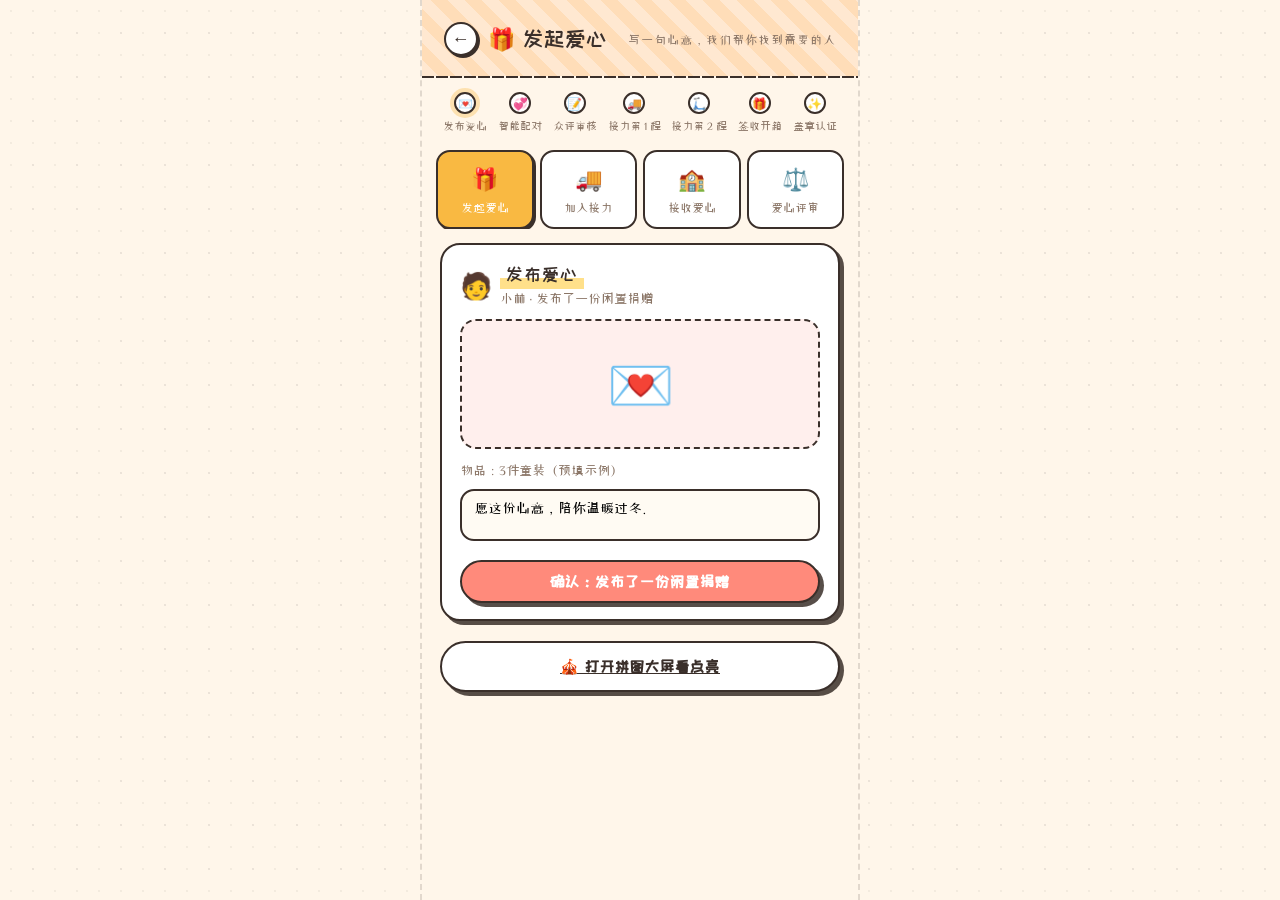
==== action.html @ 027b802d "feat: 爱心链 LoveChain · 手绘温暖版黑客松 Demo 首版 - 手绘温暖 UI (ZCOOL 中文字体 + 米黄纸底 + 4px 偏移黑棕影) - 首页游戏地图 + 任务图钉 + 一" ====
<!DOCTYPE html>
<html lang="zh-CN">
<head>
<meta charset="UTF-8" />
<meta name="viewport" content="width=device-width, initial-scale=1.0" />
<title>角色操作台 · 爱心链</title>
<link rel="stylesheet" href="css/style.css" />
</head>
<body>
  <div class="phone-shell">
    <div class="brand-bar">
      <a class="back-link" href="app.html">←</a>
      <span id="brandTitle">角色操作台</span>
      <span class="sub" id="brandSub">切换身份推进爱心链</span>
    </div>

    <!-- 顶部 7 步全流程条：任何角色都能看到当前流程走到哪 -->
    <div class="stage-strip" id="stageStrip"></div>

    <!-- 角色切换（顶部横向 Tab，方便同一个 Demo 手机切多个身份） -->
    <div class="role-tabs" id="roleTabs"></div>

    <!-- 主操作卡片：根据当前角色 & 当前流程阶段动态渲染 -->
    <div class="card" id="stageCard"></div>

    <div style="padding: 6px 18px 24px; text-align: center;">
      <a class="btn btn-secondary" href="screen.html">🎪 打开拼图大屏看点亮</a>
    </div>
  </div>

  <script src="data.js"></script>
  <script src="js/state.js"></script>
  <script>
    // 从 URL ?role=xxx 取当前身份，默认第一位 donor
    // 只把"能操作的角色"放进 Tab（watcher 只是围观，不进 action）
    const PLAYABLE_ROLES = ROLES.filter((r) => r.id !== 'watcher');
    function getInitialRole() {
      const q = new URLSearchParams(location.search).get('role');
      if (q && PLAYABLE_ROLES.some((r) => r.id === q)) return q;
      return PLAYABLE_ROLES[0].id;
    }
    let activeRoleId = getInitialRole();

    /** 顶部 7 步进度 */
    function renderStageStrip() {
      const stripEl = document.getElementById('stageStrip');
      const done = ChainState.getStages().map((s) => s.id);
      const nextStage = ChainState.getNextStage();
      stripEl.innerHTML = TASK_STAGES.map((s) => {
        const isDone = done.includes(s.id);
        const isCur = nextStage && nextStage.id === s.id;
        return `
          <div class="step ${isDone ? 'done' : ''} ${isCur ? 'current' : ''}" style="--stage-color:${s.color}">
            <span class="dot">${isDone ? '✓' : s.emoji}</span>
            ${s.title}
          </div>
        `;
      }).join('');
    }

    /** 角色 Tab */
    function renderTabs() {
      const tabsEl = document.getElementById('roleTabs');
      tabsEl.innerHTML = '';
      PLAYABLE_ROLES.forEach((role) => {
        const tab = document.createElement('div');
        tab.className = 'role-tab' + (role.id === activeRoleId ? ' active' : '');
        tab.style.setProperty('--stage-color', role.color);
        tab.innerHTML = `
          <span class="avatar">${role.emoji}</span>
          ${role.name}
        `;
        tab.addEventListener('click', () => {
          activeRoleId = role.id;
          history.replaceState(null, '', `?role=${role.id}`);
          render();
        });
        tabsEl.appendChild(tab);
      });
      // 更新品牌栏
      const role = ROLES.find((r) => r.id === activeRoleId);
      document.getElementById('brandTitle').textContent = `${role.emoji} ${role.name}`;
      document.getElementById('brandSub').textContent = role.hint;
    }

    /** 主操作卡片
     *  - 找到该角色"当前可操作的阶段"，动态渲染
     *  - 通过分派表 STAGE_RENDERERS 定义不同阶段的表单内容（不同角色/不同阶段各自不同，但共用同一套确认逻辑：DRY）
     */
    const STAGE_RENDERERS = {
      // 发起人：写寄语
      posted: (stage) => ({
        visual: `<div class="stage-visual" style="--stage-color:${stage.color}22">${stage.emoji}</div>`,
        form: `
          <div class="muted" style="margin-bottom:8px;">物品：3件童装（预填示例）</div>
          <textarea id="in_message" rows="2" placeholder="${stage.prompt}">愿这份心意，陪你温暖过冬。</textarea>
        `,
        collect: () => ({ message: document.getElementById('in_message').value }),
      }),
      // 评审 = 30 人众评（美团评审风格）
      //  · 点"召集众评" → 每 ~90ms 随机来一位评审员打 4~5 星 + 一句短评
      //  · 30 位到齐 & 平均 ≥ 4.0 才允许主按钮提交
      reviewed: (stage) => ({
        visual: `
          <div class="crowd-review" id="crowdReview">
            <div class="crowd-header">
              <span class="h">📣 爱心众评审</span>
              <span class="status" id="crowdStatus">等待召集…</span>
            </div>
            <div class="rating-summary">
              <div style="min-width:64px;">
                <div class="big-num" id="crowdAvg">0.0</div>
                <div class="stars" id="crowdStars">☆☆☆☆☆</div>
                <div class="count"><span id="crowdCount">0</span> / 30 位</div>
              </div>
              <div class="rating-bar-mini"><i id="crowdBar" style="width:0%"></i></div>
            </div>
            <div class="reviewer-grid" id="reviewerGrid"></div>
            <div class="review-feed" id="reviewFeed"></div>
            <button class="btn btn-warm crowd-cta" id="startCrowdBtn">▶️ 一键召集 30 位随机评审员</button>
          </div>
        `,
        form: '',
        collect: () => ({ verdict: `众评通过 · 平均 ${Reviews.average().toFixed(2)} 星` }),
        onMount: mountCrowdReview,
      }),
      // 接力第 1 程：扫码 + 打卡
      leg1: (stage) => ({
        visual: `<div class="scan-line-wrap"><div class="frame">📦</div><div class="scan-line"></div></div>`,
        form: `
          <div class="muted" style="margin-bottom:8px;">${stage.prompt}</div>
          <label class="file-btn" id="fileLabel_leg1">📷 拍摄打卡照（可选）
            <input type="file" id="in_photo" accept="image/*" capture="environment" style="display:none;">
          </label>
          <img id="preview_leg1" class="photo-preview" style="display:none;">
        `,
        collect: () => {
          const prev = document.getElementById('preview_leg1');
          return { photo: prev && prev.style.display === 'block' ? prev.src : null };
        },
        onMount: () => bindPhoto('in_photo', 'preview_leg1', 'fileLabel_leg1'),
      }),
      // 接力第 2 程：中转打卡
      leg2: (stage) => ({
        visual: `<div class="scan-line-wrap"><div class="frame">🛴</div><div class="scan-line"></div></div>`,
        form: `
          <div class="muted" style="margin-bottom:8px;">${stage.prompt}</div>
          <label class="file-btn" id="fileLabel_leg2">📷 中转点打卡（可选）
            <input type="file" id="in_photo2" accept="image/*" capture="environment" style="display:none;">
          </label>
          <img id="preview_leg2" class="photo-preview" style="display:none;">
        `,
        collect: () => {
          const prev = document.getElementById('preview_leg2');
          return { photo: prev && prev.style.display === 'block' ? prev.src : null };
        },
        onMount: () => bindPhoto('in_photo2', 'preview_leg2', 'fileLabel_leg2'),
      }),
      // 接收方：拍开箱 + 感谢
      delivered: (stage) => ({
        visual: `<div class="stage-visual" style="--stage-color:${stage.color}22">${stage.emoji}</div>`,
        form: `
          <label class="file-btn" id="fileLabel_deliver">📷 拍摄开箱照片
            <input type="file" id="in_deliverPhoto" accept="image/*" capture="environment" style="display:none;">
          </label>
          <img id="preview_deliver" class="photo-preview" style="display:none;">
          <textarea id="in_thanks" rows="2" placeholder="${stage.prompt}">谢谢这份跨越城市的温暖！</textarea>
        `,
        collect: () => {
          const prev = document.getElementById('preview_deliver');
          return {
            thanks: document.getElementById('in_thanks').value,
            photo: prev && prev.style.display === 'block' ? prev.src : null,
          };
        },
        onMount: () => bindPhoto('in_deliverPhoto', 'preview_deliver', 'fileLabel_deliver'),
      }),
      // 评审：最终盖章
      certified: (stage) => ({
        visual: `<div class="stage-visual" style="--stage-color:${stage.color}22">✨🏅</div>`,
        form: `<div class="muted" style="margin-bottom:8px;">${stage.prompt}</div>`,
        collect: () => ({ badge: '爱心勋章 · 已颁发' }),
      }),
    };

    function bindPhoto(inputId, previewId, labelId) {
      const input = document.getElementById(inputId);
      const label = document.getElementById(labelId);
      const preview = document.getElementById(previewId);
      if (!input) return;
      input.addEventListener('change', () => {
        const file = input.files[0];
        if (!file) return;
        preview.src = URL.createObjectURL(file);
        preview.style.display = 'block';
        label.style.display = 'none';
      });
    }

    /* ---------- 30 人众评：随机 4~5 星 + 随机短评，逐个"啵"地弹出 ---------- */
    function mountCrowdReview() {
      const grid = document.getElementById('reviewerGrid');
      const feed = document.getElementById('reviewFeed');
      grid.innerHTML = REVIEWER_POOL.map((r, i) =>
        `<div class="reviewer-cell" data-i="${i}">${r.emoji}</div>`
      ).join('');

      // 如果本轮已经攒够 30 条，直接补齐现场
      renderCrowdState();

      const startBtn = document.getElementById('startCrowdBtn');
      startBtn.addEventListener('click', () => {
        if (Reviews.all().length >= 30) return;
        startBtn.disabled = true;
        startBtn.textContent = '召集中…评审员正在赶来 ✨';
        document.getElementById('crowdStatus').textContent = '评审员陆续到场…';
        runCrowdReviewAnimation();
      });
    }

    function runCrowdReviewAnimation() {
      const shuffled = [...REVIEWER_POOL].sort(() => Math.random() - 0.5);
      let idx = Reviews.all().length;
      const tick = () => {
        if (idx >= 30) {
          document.getElementById('crowdStatus').textContent = '众评完成 ✨';
          document.getElementById('crowdStatus').classList.add('pass');
          const btn = document.getElementById('startCrowdBtn');
          btn.textContent = '✓ 已通过众评审 · 请点下方"确认"';
          refreshSubmitEnabled();
          return;
        }
        const reviewer = shuffled[idx];
        const stars = Math.random() < 0.7 ? 5 : 4;   // 70% 五星，30% 四星 → 保证过 4.0
        const comment = REVIEW_COMMENT_TEMPLATES[Math.floor(Math.random() * REVIEW_COMMENT_TEMPLATES.length)];
        Reviews.push({ reviewerId: reviewer.id, stars, comment, ts: Date.now() });
        renderCrowdState();
        idx++;
        setTimeout(tick, 90);
      };
      tick();
    }

    function renderCrowdState() {
      const list = Reviews.all();
      const grid = document.getElementById('reviewerGrid');
      if (!grid) return;
      const avg = list.length ? (list.reduce((s, r) => s + r.stars, 0) / list.length) : 0;
      document.getElementById('crowdCount').textContent = list.length;
      document.getElementById('crowdAvg').textContent = avg.toFixed(1);
      const full = Math.round(avg);
      document.getElementById('crowdStars').textContent = '★★★★★'.slice(0, full) + '☆☆☆☆☆'.slice(0, 5 - full);
      document.getElementById('crowdBar').style.width = (list.length / 30 * 100) + '%';
      // 逐个点亮小头像
      const cells = grid.querySelectorAll('.reviewer-cell');
      list.forEach((r, i) => {
        const cell = cells[i];
        if (!cell || cell.classList.contains('pop')) return;
        cell.classList.add('pop');
        cell.style.setProperty('--cell-color', r.stars === 5 ? '#fff2c4' : '#e0f4ff');
        cell.innerHTML = `${REVIEWER_POOL.find((x) => x.id === r.reviewerId)?.emoji || '❤️'}<span class="star-badge">${r.stars}★</span>`;
      });
      // feed: 只保留最新 5 条
      const feed = document.getElementById('reviewFeed');
      feed.innerHTML = list.slice(-5).reverse().map((r) => {
        const who = REVIEWER_POOL.find((x) => x.id === r.reviewerId);
        return `<div class="item">
          <span class="who">${who ? who.emoji + who.name : '匿名'}</span>
          <span class="msg">${r.comment}</span>
          <span class="star">${'★'.repeat(r.stars)}</span>
        </div>`;
      }).join('');
      refreshSubmitEnabled();
    }

    /** 众评未通过时，禁用主按钮；通过后启用 */
    function refreshSubmitEnabled() {
      const btn = document.getElementById('submitBtn');
      if (!btn) return;
      const stage = ChainState.getActionableStageForRole(activeRoleId);
      if (stage && stage.id === 'reviewed') {
        const passed = Reviews.passed();
        btn.disabled = !passed;
        btn.textContent = passed ? '确认：通过众评审核' : '需 30 位评审员且平均 ≥ 4.0 才可确认';
      }
    }

    function renderStageCard() {
      const card = document.getElementById('stageCard');
      const role = ROLES.find((r) => r.id === activeRoleId);
      const stage = ChainState.getActionableStageForRole(activeRoleId);
      const nextStage = ChainState.getNextStage();

      // 情况一：整条链已完成
      if (!nextStage) {
        card.innerHTML = `
          <div style="text-align:center;padding:8px 0;">
            <div style="font-size:44px;">🏅</div>
            <div class="h-doodle" style="font-size:22px;">爱心链已完整点亮</div>
            <p class="muted" style="margin-top:10px;">全流程 7 步都留下了大家的印记。</p>
            <a class="btn btn-warm" href="story.html" style="margin-top:10px;">🎬 查看暖心故事 &amp; 海报</a>
          </div>
        `;
        return;
      }

      // 情况二：本角色没轮到 → 提示"下一步在谁那里"
      if (!stage) {
        const nextOwner = ROLES.find((r) => r.id === nextStage.ownerRole)
                       || { name: '系统', emoji: '🤖', color: '#ccc' };
        card.innerHTML = `
          <div style="text-align:center;padding:12px 0;">
            <div style="font-size:44px;">${role.sticker}</div>
            <div class="h-doodle">你的部分已经完成啦</div>
            <p class="muted" style="margin-top:10px;">
              下一步在 <b>${nextOwner.emoji} ${nextOwner.name}</b> 手里：<br/>
              「${nextStage.title} — ${nextStage.verb}」
            </p>
            ${nextStage.ownerRole === 'system'
              ? `<button class="btn btn-warm" id="autoRun">▶️ 触发智能配对</button>`
              : `<div class="muted">切换到对应身份 Tab 即可继续。</div>`}
          </div>
        `;
        if (nextStage.ownerRole === 'system') {
          document.getElementById('autoRun').addEventListener('click', () => {
            ChainState.advance('matched', { matched: '小林 ↔ 希望小学' });
          });
        }
        return;
      }

      // 情况三：本角色有事情做 → 渲染阶段表单
      const renderer = STAGE_RENDERERS[stage.id];
      const { visual, form, collect, onMount } = renderer(stage);
      card.innerHTML = `
        <div style="display:flex;align-items:center;gap:8px;margin-bottom:10px;">
          <span style="font-size:26px;">${stage.avatar}</span>
          <div>
            <div class="h-doodle">${stage.title}</div>
            <div class="muted">${stage.actor} · ${stage.verb}</div>
          </div>
        </div>
        ${visual}
        ${form}
        <button class="btn btn-primary" id="submitBtn" style="background:${stage.color};">
          确认：${stage.verb}
        </button>
      `;
      if (onMount) onMount();
      refreshSubmitEnabled();
      document.getElementById('submitBtn').addEventListener('click', () => {
        // 众评阶段没通过就拒绝
        if (stage.id === 'reviewed' && !Reviews.passed()) return;
        const payload = collect ? collect() : {};
        ChainState.advance(stage.id, payload);
        if (stage.id === 'posted' && !ChainState.isDone('matched')) {
          setTimeout(() => ChainState.advance('matched', { matched: '小林 ↔ 希望小学' }), 500);
        }
      });
    }

    function render() {
      renderTabs();
      renderStageStrip();
      renderStageCard();
    }

    ChainState.onChange(render);
    Reviews.onChange(() => renderCrowdState());
    render();
  </script>
</body>
</html>
---- css/style.css ----
/* 爱心链 Demo · 手绘温暖风格 (DRY: 全站共用变量/组件) */

/* -------- 手绘字体（可离线兜底：sans-serif） -------- */
@import url('https://fonts.googleapis.com/css2?family=ZCOOL+KuaiLe&family=ZCOOL+XiaoWei&display=swap');

:root {
  /* 温暖手绘调色板 */
  --paper:       #fff6ea;   /* 页面米黄底 */
  --paper-2:     #ffeed8;   /* 卡片浅色 */
  --ink:         #3a2f2a;   /* 主文字（深棕） */
  --ink-muted:   #8a7566;   /* 次要文字 */
  --line:        #3a2f2a;   /* 描边黑棕 */
  --accent-1:    #ff8a7b;   /* 珊瑚粉 */
  --accent-2:    #f9b942;   /* 橙黄 */
  --accent-3:    #4fc3f7;   /* 天蓝 */
  --accent-4:    #f06292;   /* 玫粉 */
  --accent-5:    #8fd19e;   /* 抹茶绿 */
  --shadow-doodle: 4px 4px 0 rgba(58, 47, 42, 0.85); /* 手绘阴影 */
  --shadow-soft:   0 6px 18px rgba(58, 47, 42, 0.10);
  --radius:      20px;
}

* { box-sizing: border-box; -webkit-tap-highlight-color: transparent; }

html, body { height: 100%; }

body {
  margin: 0;
  font-family: 'ZCOOL XiaoWei', 'PingFang SC', 'Microsoft YaHei', sans-serif;
  color: var(--ink);
  background: var(--paper);
  /* 米黄底纸纹：淡色小圆点 */
  background-image:
    radial-gradient(rgba(58,47,42,0.06) 1px, transparent 1px),
    radial-gradient(rgba(58,47,42,0.04) 1px, transparent 1px);
  background-size: 22px 22px, 44px 44px;
  background-position: 0 0, 11px 11px;
  line-height: 1.55;
}

/* -------- 手机壳 -------- */
.phone-shell {
  max-width: 440px;
  margin: 0 auto;
  min-height: 100vh;
  position: relative;
  background: var(--paper);
  border-left: 2px dashed rgba(58,47,42,0.15);
  border-right: 2px dashed rgba(58,47,42,0.15);
}

/* -------- 顶部品牌栏（手绘胶带风）-------- */
.brand-bar {
  position: relative;
  padding: 22px 22px 20px;
  background:
    repeating-linear-gradient(45deg, #ffe8d1 0 12px, #ffddb8 12px 24px);
  color: var(--ink);
  border-bottom: 2.5px solid var(--line);
  font-family: 'ZCOOL KuaiLe', sans-serif;
  font-size: 22px;
  letter-spacing: 1px;
  display: flex;
  align-items: center;
  gap: 10px;
}
.brand-bar .sub {
  margin-left: auto;
  font-size: 12px;
  font-family: 'ZCOOL XiaoWei', sans-serif;
  color: var(--ink-muted);
}
.brand-bar .back-link {
  display: inline-flex;
  align-items: center;
  justify-content: center;
  width: 34px; height: 34px;
  color: var(--ink);
  text-decoration: none;
  border: 2px solid var(--line);
  border-radius: 50%;
  background: #fff;
  box-shadow: 2px 2px 0 var(--line);
  font-size: 18px;
}
.brand-bar::after {
  content: '';
  position: absolute; left: 0; right: 0; bottom: -8px;
  height: 8px;
  background:
    radial-gradient(circle at 6px 0, transparent 6px, var(--paper) 6.5px) 0 0 / 14px 8px repeat-x;
}

/* -------- 通用手绘卡片 -------- */
.card {
  background: #fff;
  border: 2.5px solid var(--line);
  border-radius: var(--radius);
  box-shadow: var(--shadow-doodle);
  padding: 16px 18px;
  margin: 14px 18px;
  position: relative;
}
.card.tilt-l { transform: rotate(-1deg); }
.card.tilt-r { transform: rotate(1deg); }

/* 手绘小标题 */
.h-doodle {
  font-family: 'ZCOOL KuaiLe', sans-serif;
  font-size: 18px;
  letter-spacing: 1px;
  display: inline-block;
  padding: 0 6px;
  background: linear-gradient(180deg, transparent 60%, #ffe08a 60%);
}

.muted { color: var(--ink-muted); font-size: 13px; }

/* -------- 按钮：主/次 手绘按钮 -------- */
.btn {
  display: inline-flex;
  align-items: center;
  justify-content: center;
  gap: 6px;
  padding: 12px 22px;
  font-size: 15px;
  font-weight: 700;
  font-family: 'ZCOOL KuaiLe', sans-serif;
  letter-spacing: 1px;
  border: 2.5px solid var(--line);
  border-radius: 999px;
  cursor: pointer;
  transition: transform 0.12s ease, box-shadow 0.12s ease;
  width: 100%;
  background: #fff;
  color: var(--ink);
  box-shadow: var(--shadow-doodle);
}
.btn:active { transform: translate(2px, 2px); box-shadow: 1px 1px 0 var(--line); }
.btn:disabled { opacity: 0.5; cursor: not-allowed; transform: none; box-shadow: 2px 2px 0 var(--line); }
.btn-primary  { background: var(--accent-1); color: #fff; }
.btn-warm     { background: var(--accent-2); color: #fff; }
.btn-secondary{ background: #fff; }

/* -------- 首页身份卡（entry / role picker） -------- */
.entry-hero {
  padding: 24px 22px 8px;
  text-align: center;
}
.entry-hero h1 {
  font-family: 'ZCOOL KuaiLe', sans-serif;
  font-size: 30px;
  margin: 6px 0;
  letter-spacing: 2px;
}
.entry-hero .lead {
  color: var(--ink-muted);
  font-size: 14px;
  margin: 4px 0 12px;
}
.entry-hero .flow-mini {
  display: inline-flex;
  align-items: center;
  gap: 4px;
  font-size: 20px;
  background: #fff;
  border: 2px solid var(--line);
  border-radius: 999px;
  padding: 6px 14px;
  box-shadow: 2px 2px 0 var(--line);
}

.role-picker {
  display: grid;
  grid-template-columns: 1fr 1fr;
  gap: 12px;
  padding: 14px 18px 24px;
}
.role-card {
  position: relative;
  border: 2.5px solid var(--line);
  border-radius: var(--radius);
  padding: 16px 12px 14px;
  background: #fff;
  box-shadow: var(--shadow-doodle);
  cursor: pointer;
  text-decoration: none;
  color: inherit;
  transition: transform 0.15s ease, box-shadow 0.15s ease;
  overflow: hidden;
}
.role-card:active { transform: translate(2px, 2px); box-shadow: 1px 1px 0 var(--line); }
.role-card .avatar-blob {
  width: 62px; height: 62px;
  border-radius: 50% 55% 60% 45%;   /* 手绘不规则圆 */
  display: flex; align-items: center; justify-content: center;
  font-size: 30px;
  border: 2px solid var(--line);
  background: var(--role-color, #ffd6b0);
  transform: rotate(-3deg);
  margin-bottom: 8px;
}
.role-card .name {
  font-family: 'ZCOOL KuaiLe', sans-serif;
  font-size: 17px;
  letter-spacing: 1px;
}
.role-card .tag { color: var(--ink-muted); font-size: 12px; margin-top: 2px; }
.role-card .sticker {
  position: absolute;
  top: 6px; right: 8px;
  font-size: 20px;
  transform: rotate(12deg);
  opacity: 0.9;
}
.role-card.wide {
  grid-column: 1 / -1;
  display: flex;
  align-items: center;
  gap: 14px;
  padding: 14px 16px;
}
.role-card.wide .avatar-blob { margin-bottom: 0; flex-shrink: 0; }
.role-card.wide .name { font-size: 18px; }

/* -------- 全局进度时间线（顶部展示当前流程走到哪一步） -------- */
.stage-strip {
  display: flex;
  gap: 4px;
  padding: 10px 18px 4px;
  overflow-x: auto;
}
.stage-strip::-webkit-scrollbar { display: none; }
.stage-strip .step {
  flex: 1 0 auto;
  min-width: 42px;
  text-align: center;
  font-size: 11px;
  color: var(--ink-muted);
  padding: 4px 0;
}
.stage-strip .step .dot {
  display: block;
  margin: 0 auto 3px;
  width: 22px; height: 22px;
  border-radius: 50%;
  border: 2px solid var(--line);
  background: #fff;
  line-height: 18px;
  font-size: 12px;
}
.stage-strip .step.done .dot { background: var(--stage-color, var(--accent-2)); color: #fff; }
.stage-strip .step.current .dot {
  background: #fff;
  box-shadow: 0 0 0 4px rgba(249, 185, 66, 0.35);
}

/* -------- action.html 角色 Tab -------- */
.role-tabs {
  display: flex;
  gap: 6px;
  padding: 8px 14px 0;
  overflow-x: auto;
}
.role-tabs::-webkit-scrollbar { display: none; }
.role-tab {
  flex: 1 0 auto;
  min-width: 76px;
  text-align: center;
  padding: 10px 6px;
  border-radius: 14px;
  background: #fff;
  border: 2px solid var(--line);
  cursor: pointer;
  font-size: 12px;
  color: var(--ink-muted);
  transition: background 0.15s ease;
}
.role-tab .avatar { font-size: 22px; display: block; margin-bottom: 2px; }
.role-tab.active {
  background: var(--accent-2);
  color: #fff;
  box-shadow: 2px 2px 0 var(--line);
}

.step-done-badge {
  display: inline-flex;
  align-items: center;
  gap: 4px;
  color: #2e7d32;
  background: #e6f5e2;
  border: 2px solid #7bc47f;
  padding: 4px 10px;
  border-radius: 999px;
  font-size: 12px;
  font-weight: 700;
}

.stage-visual {
  height: 130px;
  border-radius: 16px;
  border: 2px dashed var(--line);
  margin-bottom: 12px;
  display: flex;
  align-items: center;
  justify-content: center;
  font-size: 54px;
  background: var(--stage-color, #ffe4c9);
  position: relative;
  overflow: hidden;
}

/* 快递箱扫描线（carrier 舞台专用） */
.scan-line-wrap {
  position: relative;
  height: 130px;
  border-radius: 16px;
  overflow: hidden;
  background: #142033;
  border: 2px solid var(--line);
  margin-bottom: 12px;
  display: flex;
  align-items: center;
  justify-content: center;
}
.scan-line-wrap .frame { font-size: 46px; color: #fff; opacity: 0.75; }
.scan-line {
  position: absolute; left: 0; right: 0; height: 3px;
  background: var(--accent-3);
  box-shadow: 0 0 12px var(--accent-3);
  animation: scan 1.1s linear infinite;
}
@keyframes scan { 0% { top: 0; } 100% { top: 126px; } }

/* 拍照 & 表单 */
.photo-preview {
  width: 100%; height: 160px; object-fit: cover;
  border-radius: 14px; margin-bottom: 10px; border: 2px solid var(--line);
}
textarea, input[type="text"] {
  width: 100%;
  border: 2px solid var(--line);
  border-radius: 14px;
  padding: 10px 12px;
  font-size: 14px;
  margin-bottom: 12px;
  font-family: inherit;
  resize: none;
  background: #fffbf3;
}
.file-btn {
  display: block;
  text-align: center;
  border: 2px dashed var(--line);
  border-radius: 14px;
  padding: 22px;
  color: var(--ink-muted);
  margin-bottom: 12px;
  cursor: pointer;
  background: #fffbf3;
}

/* -------- 地图 -------- */
.legend {
  display: flex;
  gap: 8px;
  overflow-x: auto;
  padding: 10px 16px;
  background: #fff;
  border-bottom: 2px dashed rgba(58,47,42,0.2);
}
.legend::-webkit-scrollbar { display: none; }
.legend .item {
  display: flex; align-items: center; gap: 4px;
  font-size: 12px; white-space: nowrap;
  padding: 4px 10px; border-radius: 999px;
  background: #fff;
  border: 2px solid var(--line);
  color: var(--ink);
}
.legend .item .dot { width: 8px; height: 8px; border-radius: 50%; display: inline-block; }

.pin-icon {
  width: 38px; height: 38px;
  border-radius: 50% 50% 50% 0;
  transform: rotate(-45deg);
  display: flex; align-items: center; justify-content: center;
  box-shadow: 0 4px 10px rgba(0,0,0,0.25);
  border: 2.5px solid var(--line);
}
.pin-icon span { transform: rotate(45deg); font-size: 18px; }
.pin-icon.pulse::after {
  content: '';
  position: absolute; inset: -6px;
  border-radius: inherit;
  border: 2px solid var(--accent-1);
  animation: pulse 1.4s ease-out infinite;
}
@keyframes pulse {
  0% { transform: scale(0.9); opacity: 1; }
  100% { transform: scale(1.6); opacity: 0; }
}

.task-popup { font-size: 13px; min-width: 180px; font-family: inherit; }
.task-popup .tag {
  display: inline-block;
  padding: 2px 10px;
  border-radius: 999px;
  color: #fff;
  font-size: 11px;
  margin-bottom: 6px;
  border: 1.5px solid var(--line);
}
.task-popup .title { font-weight: 700; margin-bottom: 4px; }
.task-popup .desc { color: var(--ink-muted); font-size: 12px; margin-bottom: 6px; }
.task-popup .btn { padding: 6px 12px; font-size: 12px; margin-top: 6px; box-shadow: 2px 2px 0 var(--line); }
.task-popup .lifecycle-mini {
  display: flex; gap: 3px; margin: 6px 0;
}
.task-popup .lifecycle-mini span {
  width: 14px; height: 14px; border-radius: 50%;
  border: 1.5px solid var(--line);
  background: #fff;
  font-size: 9px;
  text-align: center;
  line-height: 11px;
}
.task-popup .lifecycle-mini span.done { background: var(--accent-2); }

/* -------- 拼图大屏 screen.html -------- */
.screen-wrap {
  min-height: 100vh;
  background:
    radial-gradient(circle at 30% 20%, #fff2d0 0 30%, transparent 60%),
    radial-gradient(circle at 80% 70%, #ffd6c4 0 30%, transparent 60%),
    var(--paper);
  color: var(--ink);
  display: flex;
  flex-direction: column;
  align-items: center;
  justify-content: center;
  gap: 22px;
  text-align: center;
  padding: 28px 16px;
}
.screen-title {
  font-family: 'ZCOOL KuaiLe', sans-serif;
  font-size: 30px;
  letter-spacing: 3px;
}
.screen-sub { color: var(--ink-muted); font-size: 14px; margin-top: -12px; }
.screen-status {
  font-size: 15px; color: var(--ink);
  min-height: 22px;
  background: #fff;
  border: 2px solid var(--line);
  border-radius: 999px;
  padding: 6px 18px;
  box-shadow: 2px 2px 0 var(--line);
}

.puzzle-grid {
  display: grid;
  grid-template-columns: repeat(3, 108px);
  grid-template-rows: repeat(3, 108px);
  gap: 8px;
}
.puzzle-cell {
  background: #fff;
  border: 2.5px solid var(--line);
  border-radius: 16px;
  display: flex;
  align-items: center;
  justify-content: center;
  font-size: 34px;
  color: rgba(58,47,42,0.35);
  transition: all 0.5s cubic-bezier(0.34, 1.56, 0.64, 1);
  position: relative;
  box-shadow: 3px 3px 0 var(--line);
}
.puzzle-cell.lit {
  background: var(--cell-color, #ffd54f);
  color: #fff;
  transform: scale(1.05) rotate(-2deg);
}
.puzzle-cell.center {
  font-size: 38px;
  background: repeating-linear-gradient(45deg, #ffe8d1 0 8px, #ffd6b0 8px 16px);
  color: var(--accent-4);
}
.puzzle-cell .step-label {
  position: absolute;
  bottom: 4px; left: 0; right: 0;
  font-size: 10px;
  color: var(--ink);
  opacity: 0.8;
  font-family: 'ZCOOL KuaiLe', sans-serif;
}

.qr-reveal {
  display: none;
  flex-direction: column;
  align-items: center;
  gap: 14px;
}
.qr-reveal.show { display: flex; animation: fadeUp 0.6s ease; }
.qr-reveal img, .qr-reveal canvas {
  background: #fff;
  padding: 12px;
  border-radius: 12px;
  border: 3px solid var(--line);
  box-shadow: 4px 4px 0 var(--line);
}

@keyframes fadeUp {
  from { opacity: 0; transform: translateY(16px); }
  to { opacity: 1; transform: translateY(0); }
}

/* -------- 故事页 story.html -------- */
.story-scene {
  position: relative;
  width: 100%;
  height: 100vh;
  overflow: hidden;
  background: var(--paper);
}
.story-slide {
  position: absolute; inset: 0;
  display: flex;
  flex-direction: column;
  justify-content: flex-end;
  opacity: 0;
  transition: opacity 0.7s ease;
  background-size: cover;
  background-position: center;
}
.story-slide.active {
  opacity: 1;
  animation: kenburns 6s ease forwards;
}
@keyframes kenburns {
  from { transform: scale(1.08); }
  to { transform: scale(1); }
}
.story-caption {
  color: #fff;
  padding: 30px 22px 44px;
  background: linear-gradient(to top, rgba(0,0,0,0.72), transparent);
  font-size: 16px;
  line-height: 1.6;
  font-family: 'ZCOOL XiaoWei', sans-serif;
}
.story-caption b {
  color: var(--accent-2);
  font-family: 'ZCOOL KuaiLe', sans-serif;
  font-weight: normal;
  letter-spacing: 1px;
}
.story-progress {
  position: absolute;
  top: 12px; left: 12px; right: 12px;
  display: flex; gap: 4px; z-index: 5;
}
.story-progress span {
  flex: 1; height: 3px;
  background: rgba(255,255,255,0.35);
  border-radius: 2px; overflow: hidden;
}
.story-progress span i { display: block; height: 100%; width: 0; background: #fff; }
.story-progress span.done i { width: 100%; }
.story-progress span.active i { width: 100%; transition: width 6s linear; }

/* 分享面板 & 海报 */
.share-panel {
  position: absolute; inset: 0;
  background: var(--paper);
  display: none;
  flex-direction: column;
  align-items: center;
  padding: 24px 20px;
  overflow-y: auto;
}
.share-panel.show { display: flex; }
.share-panel h3 {
  font-family: 'ZCOOL KuaiLe', sans-serif;
  letter-spacing: 2px;
  margin: 40px 0 12px;
}
.poster {
  width: 300px;
  border-radius: 22px;
  background: #fffdf5;
  border: 3px solid var(--line);
  box-shadow: var(--shadow-doodle);
  padding: 20px 18px 22px;
  text-align: center;
  position: relative;
  transform: rotate(-1deg);
}
.poster::before {
  content: '';
  position: absolute; top: -14px; left: 30px;
  width: 60px; height: 22px;
  background: rgba(255,220,150,0.75);
  transform: rotate(-6deg);
  border-radius: 2px;
}
.poster .header-ribbon {
  font-family: 'ZCOOL KuaiLe', sans-serif;
  color: var(--accent-4);
  letter-spacing: 2px;
  font-size: 14px;
}
.poster .avatars {
  display: flex; justify-content: center; align-items: center; gap: 6px;
  margin: 12px 0 6px; font-size: 24px;
  color: var(--ink-muted);
}
.poster .avatars .arr { font-size: 16px; opacity: 0.7; }
.poster .title {
  font-family: 'ZCOOL KuaiLe', sans-serif;
  font-size: 20px;
  margin: 6px 0 4px;
}
.poster .subtitle { font-size: 12px; color: var(--ink-muted); margin-bottom: 6px; }
.poster .qr-box {
  margin: 12px auto 6px;
  width: 160px; padding: 8px;
  background: #fff;
  border: 2.5px solid var(--line);
  border-radius: 14px;
}
.poster .stamp {
  position: absolute; right: 10px; bottom: 10px;
  width: 60px; height: 60px;
  border: 3px solid var(--accent-4);
  color: var(--accent-4);
  border-radius: 50%;
  display: flex; align-items: center; justify-content: center;
  font-family: 'ZCOOL KuaiLe', sans-serif;
  font-size: 14px;
  transform: rotate(-14deg);
  opacity: 0.9;
}
.share-hint {
  margin-top: 16px;
  color: var(--ink-muted);
  font-size: 13px;
  text-align: center;
  max-width: 300px;
}
.close-share {
  position: absolute; top: 16px; right: 16px;
  background: #fff;
  border: 2.5px solid var(--line);
  width: 40px; height: 40px;
  border-radius: 50%;
  font-size: 16px;
  box-shadow: 2px 2px 0 var(--line);
  z-index: 10;
}

/* 小组件：链条流程小节点 */
.flow-chain {
  display: flex; align-items: center;
  gap: 4px; flex-wrap: wrap;
  padding: 8px 4px;
}
.flow-chain .node {
  width: 28px; height: 28px;
  border: 2px solid var(--line); border-radius: 50%;
  background: #fff;
  display: flex; align-items: center; justify-content: center;
  font-size: 14px;
}
.flow-chain .node.done { background: var(--accent-2); color: #fff; }
.flow-chain .arr { color: var(--ink-muted); }

/* 顶部悬浮 mini 进度条 */
.mini-hud {
  padding: 10px 18px;
  background: #fff;
  border-bottom: 2px dashed rgba(58,47,42,0.2);
  display: flex; align-items: center; gap: 10px;
}
.mini-hud .label { font-size: 12px; color: var(--ink-muted); flex-shrink: 0; }
.mini-hud .bar {
  flex: 1; height: 10px; border: 2px solid var(--line);
  border-radius: 999px; overflow: hidden; background: #fff;
}
.mini-hud .bar > i {
  display: block; height: 100%;
  background: linear-gradient(90deg, var(--accent-1), var(--accent-2));
  transition: width 0.4s ease;
}

/* ============================================================
 * 首页游戏地图（index.html 全新版）
 * ============================================================ */
.role-pill-bar {
  padding: 8px 14px 10px;
  display: flex; gap: 6px;
  overflow-x: auto;
  background: #fff;
  border-bottom: 2px dashed rgba(58,47,42,0.18);
}
.role-pill-bar::-webkit-scrollbar { display: none; }
.role-pill {
  flex-shrink: 0;
  padding: 6px 12px;
  border: 2px solid var(--line);
  border-radius: 999px;
  font-family: 'ZCOOL KuaiLe', sans-serif;
  font-size: 13px;
  letter-spacing: 1px;
  background: #fff;
  color: var(--ink);
  cursor: pointer;
  display: inline-flex; align-items: center; gap: 4px;
  text-decoration: none;
}
.role-pill.active {
  background: var(--pill-color, var(--accent-2));
  color: #fff;
  box-shadow: 2px 2px 0 var(--line);
}

/* 手绘游戏地图 —— 100% 纯 CSS/SVG，能拖能点 */
.game-map {
  position: relative;
  width: 100%;
  height: 380px;
  overflow: hidden;
  border-bottom: 2px dashed rgba(58,47,42,0.2);
  background:
    radial-gradient(circle at 25% 30%, #d3ecdf 0 22%, transparent 55%),
    radial-gradient(circle at 75% 70%, #ffe7c6 0 22%, transparent 55%),
    radial-gradient(circle at 60% 20%, #f3d7e9 0 18%, transparent 55%),
    radial-gradient(circle at 15% 80%, #d6edf9 0 22%, transparent 55%),
    #fffaf0;
}
/* 手绘小路径（几条弯弯的虚线连接不同区域） */
.game-map svg.paths {
  position: absolute; inset: 0; width: 100%; height: 100%;
  pointer-events: none;
}
/* 手绘装饰（山、树、小房子 emoji 撒在角落） */
.map-decor {
  position: absolute;
  font-size: 22px;
  opacity: 0.55;
  pointer-events: none;
}
/* 地图上的任务图钉 */
.map-pin {
  position: absolute;
  transform: translate(-50%, -100%);
  cursor: pointer;
  display: flex; flex-direction: column;
  align-items: center;
  z-index: 2;
}
.map-pin .bubble {
  width: 42px; height: 42px;
  border-radius: 50% 55% 50% 45% / 55% 50% 55% 50%;
  background: var(--pin-color, var(--accent-1));
  border: 2.5px solid var(--line);
  box-shadow: 3px 3px 0 var(--line);
  display: flex; align-items: center; justify-content: center;
  font-size: 20px;
  transform: rotate(-3deg);
  transition: transform 0.15s ease;
}
.map-pin .stalk {
  width: 0; height: 0;
  border-left: 6px solid transparent;
  border-right: 6px solid transparent;
  border-top: 10px solid var(--line);
  margin-top: -2px;
}
.map-pin:hover .bubble { transform: rotate(0) scale(1.08); }
.map-pin .tip {
  position: absolute;
  top: -34px;
  background: #fff;
  border: 2px solid var(--line);
  padding: 2px 8px;
  border-radius: 8px;
  font-size: 11px;
  white-space: nowrap;
  box-shadow: 2px 2px 0 var(--line);
  font-family: 'ZCOOL KuaiLe', sans-serif;
  display: none;
}
.map-pin:hover .tip { display: block; }
.map-pin.hero .bubble {
  animation: pin-pulse 1.6s ease-in-out infinite;
}
.map-pin.hero::after {
  content: '';
  position: absolute; top: -4px; left: 50%;
  transform: translateX(-50%);
  width: 54px; height: 54px;
  border-radius: 50%;
  border: 3px solid var(--accent-1);
  animation: hero-ring 1.8s ease-out infinite;
  opacity: 0.7;
}
@keyframes pin-pulse {
  0%, 100% { transform: rotate(-3deg) translateY(0); }
  50% { transform: rotate(-3deg) translateY(-6px); }
}
@keyframes hero-ring {
  0% { transform: translateX(-50%) scale(0.6); opacity: 0.9; }
  100% { transform: translateX(-50%) scale(1.4); opacity: 0; }
}
.map-pin.urgent .bubble {
  background: var(--accent-1);
  box-shadow: 3px 3px 0 var(--line), 0 0 12px rgba(239, 83, 80, 0.7);
}
.map-pin.user-posted::before {
  content: 'NEW';
  position: absolute; top: -8px; right: -14px;
  background: var(--accent-4); color: #fff;
  border: 2px solid var(--line);
  border-radius: 6px;
  padding: 1px 4px;
  font-size: 9px;
  font-family: 'ZCOOL KuaiLe', sans-serif;
  transform: rotate(8deg);
  z-index: 3;
}

/* 地图下方的横向任务看板 */
.task-board {
  padding: 12px 12px 4px;
}
.task-board-header {
  display: flex; align-items: center;
  padding: 4px 6px 8px;
}
.task-board-header .title {
  font-family: 'ZCOOL KuaiLe', sans-serif;
  font-size: 17px;
  letter-spacing: 1px;
}
.task-board-header .count {
  margin-left: 8px;
  background: var(--accent-1);
  color: #fff;
  border: 2px solid var(--line);
  border-radius: 999px;
  padding: 0 8px;
  font-size: 11px;
  font-family: 'ZCOOL KuaiLe', sans-serif;
}
.filter-chips {
  display: flex; gap: 6px; overflow-x: auto;
  padding: 0 12px 10px;
}
.filter-chips::-webkit-scrollbar { display: none; }
.filter-chip {
  flex-shrink: 0;
  padding: 4px 12px;
  border: 2px solid var(--line);
  border-radius: 999px;
  background: #fff;
  font-size: 12px;
  cursor: pointer;
  color: var(--ink);
}
.filter-chip.active {
  background: var(--chip-color, var(--accent-2));
  color: #fff;
  box-shadow: 2px 2px 0 var(--line);
}
.task-grid {
  display: grid;
  grid-template-columns: 1fr 1fr;
  gap: 10px;
  padding: 0 12px 100px;
}
.task-cardlet {
  background: #fff;
  border: 2.5px solid var(--line);
  border-radius: 16px;
  box-shadow: 3px 3px 0 var(--line);
  padding: 10px 12px;
  cursor: pointer;
  color: inherit;
  text-decoration: none;
  position: relative;
  overflow: hidden;
  transition: transform 0.12s ease;
}
.task-cardlet:active { transform: translate(2px,2px); box-shadow: 1px 1px 0 var(--line); }
.task-cardlet .tag {
  display: inline-block;
  padding: 1px 8px;
  border-radius: 999px;
  color: #fff;
  font-size: 10px;
  border: 1.5px solid var(--line);
  font-family: 'ZCOOL KuaiLe', sans-serif;
  margin-bottom: 4px;
}
.task-cardlet .t-title {
  font-family: 'ZCOOL KuaiLe', sans-serif;
  font-size: 14px;
  line-height: 1.3;
  margin-bottom: 4px;
}
.task-cardlet .t-actor {
  font-size: 11px; color: var(--ink-muted);
}
.task-cardlet.hero {
  grid-column: 1 / -1;
  background: linear-gradient(120deg, #fff7e0, #fff);
}
.task-cardlet.hero .t-title { font-size: 16px; }
.task-cardlet.hero .lifecycle-mini {
  display: flex; gap: 3px; margin-top: 6px;
}
.task-cardlet.hero .lifecycle-mini span {
  width: 14px; height: 14px; border-radius: 50%;
  border: 1.5px solid var(--line);
  background: #fff;
  font-size: 9px; text-align: center; line-height: 11px;
}
.task-cardlet.hero .lifecycle-mini span.done { background: var(--accent-2); }

/* 浮动"+"按钮 = 发布任务 FAB */
.fab-post {
  position: fixed;
  bottom: 20px;
  right: calc((100vw - 440px) / 2 + 18px);
  z-index: 40;
  width: 60px; height: 60px;
  border-radius: 50%;
  background: var(--accent-1);
  border: 3px solid var(--line);
  color: #fff;
  font-size: 32px;
  font-family: 'ZCOOL KuaiLe', sans-serif;
  box-shadow: 4px 4px 0 var(--line);
  cursor: pointer;
  display: flex; align-items: center; justify-content: center;
  line-height: 1;
}
@media (max-width: 480px) {
  .fab-post { right: 18px; }
}
.fab-post:active { transform: translate(2px,2px); box-shadow: 2px 2px 0 var(--line); }

/* 发布任务的底部弹层 */
.post-sheet-mask {
  position: fixed; inset: 0;
  background: rgba(58,47,42,0.4);
  z-index: 50;
  display: none;
  align-items: flex-end;
  justify-content: center;
}
.post-sheet-mask.show { display: flex; animation: fadeIn 0.2s ease; }
@keyframes fadeIn { from { opacity: 0; } to { opacity: 1; } }
.post-sheet {
  width: 100%;
  max-width: 440px;
  max-height: 82vh;
  overflow-y: auto;
  background: var(--paper);
  border-top: 3px solid var(--line);
  border-top-left-radius: 22px;
  border-top-right-radius: 22px;
  padding: 18px 20px 24px;
  animation: slideUp 0.28s cubic-bezier(0.34, 1.56, 0.64, 1);
}
@keyframes slideUp { from { transform: translateY(100%); } to { transform: translateY(0); } }
.post-sheet h3 {
  margin: 6px 0 12px;
  font-family: 'ZCOOL KuaiLe', sans-serif;
  letter-spacing: 2px;
  font-size: 20px;
}
.type-picker {
  display: flex; gap: 8px; margin-bottom: 14px;
}
.type-picker .opt {
  flex: 1;
  border: 2.5px solid var(--line);
  border-radius: 14px;
  padding: 12px 6px;
  text-align: center;
  cursor: pointer;
  background: #fff;
  font-size: 12px;
}
.type-picker .opt .em { display: block; font-size: 26px; margin-bottom: 2px; }
.type-picker .opt.active {
  background: var(--opt-color, var(--accent-1));
  color: #fff;
  box-shadow: 3px 3px 0 var(--line);
}

/* ============================================================
 * 30 人众评（美团评审风格）
 * ============================================================ */
.crowd-review {
  border: 2.5px solid var(--line);
  border-radius: 18px;
  padding: 14px 12px;
  background: #fffdf5;
  box-shadow: 3px 3px 0 var(--line);
  margin-bottom: 12px;
}
.crowd-header {
  display: flex; align-items: center; justify-content: space-between;
  margin-bottom: 10px;
}
.crowd-header .h {
  font-family: 'ZCOOL KuaiLe', sans-serif; font-size: 16px;
  letter-spacing: 1px;
}
.crowd-header .status {
  font-size: 12px;
  color: var(--ink-muted);
  background: #fff;
  border: 2px solid var(--line);
  border-radius: 999px;
  padding: 2px 10px;
  font-family: 'ZCOOL KuaiLe', sans-serif;
}
.crowd-header .status.pass { background: var(--accent-5); color: #fff; }
.rating-summary {
  display: flex; align-items: center; gap: 12px;
  padding: 8px 4px 12px;
  border-bottom: 2px dashed rgba(58,47,42,0.15);
  margin-bottom: 10px;
}
.rating-summary .big-num {
  font-family: 'ZCOOL KuaiLe', sans-serif;
  font-size: 40px;
  color: var(--accent-1);
  line-height: 1;
}
.rating-summary .stars { color: var(--accent-2); font-size: 16px; letter-spacing: 2px; }
.rating-summary .count { color: var(--ink-muted); font-size: 12px; }
.rating-bar-mini {
  flex: 1;
  height: 8px; background: #fff;
  border: 2px solid var(--line);
  border-radius: 999px;
  overflow: hidden;
}
.rating-bar-mini > i {
  display: block; height: 100%;
  background: linear-gradient(90deg, var(--accent-2), var(--accent-5));
  transition: width 0.4s ease;
}
.reviewer-grid {
  display: grid;
  grid-template-columns: repeat(6, 1fr);
  gap: 4px 6px;
  margin-bottom: 8px;
}
.reviewer-cell {
  width: 100%; aspect-ratio: 1;
  border: 2px solid var(--line);
  border-radius: 50% 55% 50% 45% / 50% 45% 55% 50%;
  background: #fff;
  display: flex; align-items: center; justify-content: center;
  font-size: 16px;
  opacity: 0.25;
  transition: all 0.3s ease;
  position: relative;
}
.reviewer-cell.pop {
  opacity: 1;
  background: var(--cell-color, #fff);
  transform: rotate(-4deg);
  animation: reviewer-pop 0.4s ease;
}
@keyframes reviewer-pop {
  0% { transform: scale(0.3) rotate(0); opacity: 0; }
  60% { transform: scale(1.2) rotate(-8deg); }
  100% { transform: scale(1) rotate(-4deg); opacity: 1; }
}
.reviewer-cell .star-badge {
  position: absolute;
  bottom: -6px; right: -4px;
  background: var(--accent-2);
  color: #fff;
  border: 1.5px solid var(--line);
  border-radius: 999px;
  font-size: 9px;
  padding: 0 4px;
  line-height: 12px;
  font-family: 'ZCOOL KuaiLe', sans-serif;
}
.review-feed {
  max-height: 130px;
  overflow-y: auto;
  border-top: 2px dashed rgba(58,47,42,0.15);
  padding-top: 8px;
}
.review-feed .item {
  display: flex; gap: 6px; padding: 4px 0;
  font-size: 12px;
  border-bottom: 1px dotted rgba(58,47,42,0.15);
  animation: slideIn 0.3s ease;
}
@keyframes slideIn { from { opacity: 0; transform: translateX(-6px); } to { opacity: 1; transform: translateX(0); } }
.review-feed .item .who {
  font-family: 'ZCOOL KuaiLe', sans-serif;
  color: var(--accent-1);
  flex-shrink: 0;
}
.review-feed .item .msg { color: var(--ink); }
.review-feed .item .star { color: var(--accent-2); flex-shrink: 0; margin-left: auto; }
.crowd-cta {
  display: block;
  margin-top: 10px;
}

/* ============================================================
 * 手机版 App 顶部安装按钮
 * ============================================================ */
.install-btn {
  margin-left: auto;
  padding: 6px 12px;
  border: 2px solid var(--line);
  border-radius: 999px;
  background: var(--accent-5);
  color: #fff;
  font-family: 'ZCOOL KuaiLe', sans-serif;
  font-size: 12px;
  letter-spacing: 1px;
  box-shadow: 2px 2px 0 var(--line);
  cursor: pointer;
}
.install-btn:active { transform: translate(2px, 2px); box-shadow: 1px 1px 0 var(--line); }

/* ============================================================
 * 入口分流页 (index.html) - 两张手绘大卡片
 * ============================================================ */
.entry-page {
  min-height: 100vh;
  padding: 40px 24px 60px;
  display: flex; flex-direction: column;
  align-items: center;
  gap: 24px;
}
.entry-title {
  font-family: 'ZCOOL KuaiLe', sans-serif;
  font-size: 42px;
  letter-spacing: 3px;
  text-align: center;
  margin: 20px 0 4px;
}
.entry-lead { color: var(--ink-muted); text-align: center; max-width: 520px; }
.entry-choices {
  display: grid;
  grid-template-columns: 1fr 1fr;
  gap: 20px;
  width: 100%;
  max-width: 780px;
  margin-top: 20px;
}
@media (max-width: 640px) {
  .entry-choices { grid-template-columns: 1fr; }
  .entry-title { font-size: 30px; }
}
.entry-card {
  position: relative;
  background: #fff;
  border: 3px solid var(--line);
  border-radius: 22px;
  box-shadow: var(--shadow-doodle);
  padding: 24px 22px 22px;
  text-decoration: none;
  color: inherit;
  transition: transform 0.15s ease, box-shadow 0.15s ease;
  display: flex; flex-direction: column;
  gap: 10px;
  min-height: 320px;
}
.entry-card:hover { transform: translate(-2px, -2px); box-shadow: 6px 6px 0 var(--line); }
.entry-card .big-em {
  font-size: 56px;
  transform: rotate(-4deg);
  display: inline-block;
}
.entry-card h2 {
  font-family: 'ZCOOL KuaiLe', sans-serif;
  font-size: 24px;
  letter-spacing: 2px;
  margin: 0;
}
.entry-card .desc { color: var(--ink-muted); font-size: 14px; line-height: 1.6; }
.entry-card ul { margin: 6px 0 0; padding-left: 20px; font-size: 13px; color: var(--ink); }
.entry-card ul li { margin-bottom: 4px; }
.entry-card .go {
  margin-top: auto;
  padding: 10px 14px;
  border-radius: 999px;
  background: var(--card-color, var(--accent-1));
  color: #fff;
  border: 2.5px solid var(--line);
  box-shadow: 3px 3px 0 var(--line);
  font-family: 'ZCOOL KuaiLe', sans-serif;
  letter-spacing: 1px;
  text-align: center;
}
.entry-card .qr-inline {
  display: flex; align-items: center; gap: 10px;
  padding: 8px 6px 0;
  border-top: 2px dashed rgba(58,47,42,0.15);
  margin-top: 6px;
  font-size: 12px;
  color: var(--ink-muted);
}
.entry-card .qr-inline .qr {
  width: 84px; height: 84px;
  padding: 4px;
  background: #fff;
  border: 2px solid var(--line);
  border-radius: 10px;
}
.entry-card .qr-inline .qr canvas,
.entry-card .qr-inline .qr img { border-radius: 6px; }
.entry-card.tape::before {
  content: '';
  position: absolute; top: -12px; left: 24px;
  width: 90px; height: 22px;
  background: rgba(255, 220, 150, 0.75);
  transform: rotate(-4deg);
  border: 1px solid rgba(58,47,42,0.15);
}

/* ============================================================
 * 桌面网页版 web.html
 * ============================================================ */
.web-shell {
  max-width: 1280px;
  margin: 0 auto;
  padding: 0 24px 40px;
}
.web-nav {
  display: flex; align-items: center; gap: 16px;
  padding: 18px 0;
  border-bottom: 2px dashed rgba(58,47,42,0.2);
  margin-bottom: 22px;
}
.web-nav .logo {
  font-family: 'ZCOOL KuaiLe', sans-serif;
  font-size: 26px;
  letter-spacing: 2px;
  display: flex; align-items: center; gap: 6px;
}
.web-nav .links {
  display: flex; gap: 6px; margin-left: 22px;
  flex-wrap: wrap;
}
.web-nav .links a {
  padding: 6px 14px; border-radius: 999px;
  border: 2px solid var(--line);
  background: #fff;
  color: var(--ink);
  text-decoration: none;
  font-family: 'ZCOOL KuaiLe', sans-serif; font-size: 13px;
  letter-spacing: 1px;
}
.web-nav .links a:hover { background: var(--accent-2); color: #fff; }
.web-nav .right {
  margin-left: auto;
  display: flex; align-items: center; gap: 12px;
}
.web-nav .right .role-pill { padding: 6px 12px; }
.web-nav .app-cta {
  display: inline-flex; align-items: center; gap: 6px;
  padding: 8px 16px;
  border: 2.5px solid var(--line);
  border-radius: 999px;
  background: var(--accent-1);
  color: #fff;
  text-decoration: none;
  box-shadow: 3px 3px 0 var(--line);
  font-family: 'ZCOOL KuaiLe', sans-serif;
  letter-spacing: 1px;
  font-size: 14px;
}

.web-grid {
  display: grid;
  grid-template-columns: minmax(0, 1.4fr) minmax(0, 1fr);
  gap: 22px;
}
@media (max-width: 960px) {
  .web-grid { grid-template-columns: 1fr; }
}

.panel {
  background: #fff;
  border: 2.5px solid var(--line);
  border-radius: 20px;
  box-shadow: var(--shadow-doodle);
  padding: 16px 18px 18px;
}
.panel h3 {
  font-family: 'ZCOOL KuaiLe', sans-serif;
  letter-spacing: 2px;
  margin: 0 0 12px;
  font-size: 18px;
  display: flex; align-items: center; gap: 8px;
}
.panel h3 .badge {
  background: var(--accent-2); color: #fff;
  border: 2px solid var(--line);
  padding: 0 8px;
  border-radius: 999px;
  font-size: 11px;
}

/* 桌面版更高的地图 */
.web-shell .game-map { height: 460px; border-radius: 16px; border: 2.5px solid var(--line); }
.web-shell .task-grid { grid-template-columns: repeat(3, 1fr); padding: 0; }
@media (max-width: 720px) {
  .web-shell .task-grid { grid-template-columns: repeat(2, 1fr); }
}

/* 桌面版右侧：主任务生命周期竖排 */
.lifecycle-list {
  display: flex; flex-direction: column; gap: 8px;
}
.lifecycle-row {
  display: flex; align-items: center; gap: 10px;
  padding: 8px 10px;
  border-radius: 12px;
  border: 2px solid var(--line);
  background: #fff;
  font-size: 13px;
}
.lifecycle-row.done { background: linear-gradient(90deg, var(--stage-color, #ffe08a)44, #fff); }
.lifecycle-row.current { box-shadow: 0 0 0 3px rgba(249, 185, 66, 0.35); }
.lifecycle-row .em {
  width: 34px; height: 34px;
  border-radius: 50%;
  background: var(--stage-color, #eee);
  color: #fff;
  border: 2px solid var(--line);
  display: flex; align-items: center; justify-content: center;
  font-size: 15px;
  flex-shrink: 0;
}
.lifecycle-row .info { flex: 1; }
.lifecycle-row .info .t { font-family: 'ZCOOL KuaiLe', sans-serif; letter-spacing: 1px; }
.lifecycle-row .info .s { color: var(--ink-muted); font-size: 12px; }
.lifecycle-row .flag {
  font-size: 12px; color: var(--ink-muted);
  font-family: 'ZCOOL KuaiLe', sans-serif;
}
.lifecycle-row.done .flag { color: #2e7d32; }

/* 桌面版 · 众评直播条 */
.live-reviews .item {
  display: flex; gap: 8px; padding: 6px 4px;
  border-bottom: 1px dotted rgba(58,47,42,0.15);
  font-size: 13px;
  animation: slideIn 0.3s ease;
}
.live-reviews .item .who {
  font-family: 'ZCOOL KuaiLe', sans-serif;
  color: var(--accent-1);
}
.live-reviews .item .msg { color: var(--ink); flex: 1; }
.live-reviews .item .stars { color: var(--accent-2); }
.live-reviews .empty {
  padding: 24px 6px; color: var(--ink-muted);
  text-align: center; font-size: 13px;
}
.live-reviews .summary {
  display: flex; align-items: center; gap: 12px;
  padding: 6px 4px 12px;
  border-bottom: 2px dashed rgba(58,47,42,0.15);
  margin-bottom: 10px;
}
.live-reviews .summary .big {
  font-family: 'ZCOOL KuaiLe', sans-serif;
  font-size: 34px; color: var(--accent-1); line-height: 1;
}
.live-reviews .summary .txt { font-size: 12px; color: var(--ink-muted); }

/* ============================================================
 * UA 自动分流 · 顶部提示条
 * ============================================================ */
.ua-banner {
  display: none;
  align-items: center; justify-content: center; gap: 8px;
  padding: 6px 12px;
  background: #fff2c4;
  border-bottom: 2px dashed var(--line);
  font-size: 12px;
  color: var(--ink);
  font-family: 'ZCOOL KuaiLe', sans-serif;
  letter-spacing: 1px;
  text-align: center;
}
.ua-banner.show { display: flex; }
.ua-banner a {
  color: var(--accent-4);
  text-decoration: underline;
  cursor: pointer;
}
.ua-banner .close {
  margin-left: 6px;
  background: transparent;
  border: none;
  color: var(--ink-muted);
  cursor: pointer;
  font-size: 14px;
}
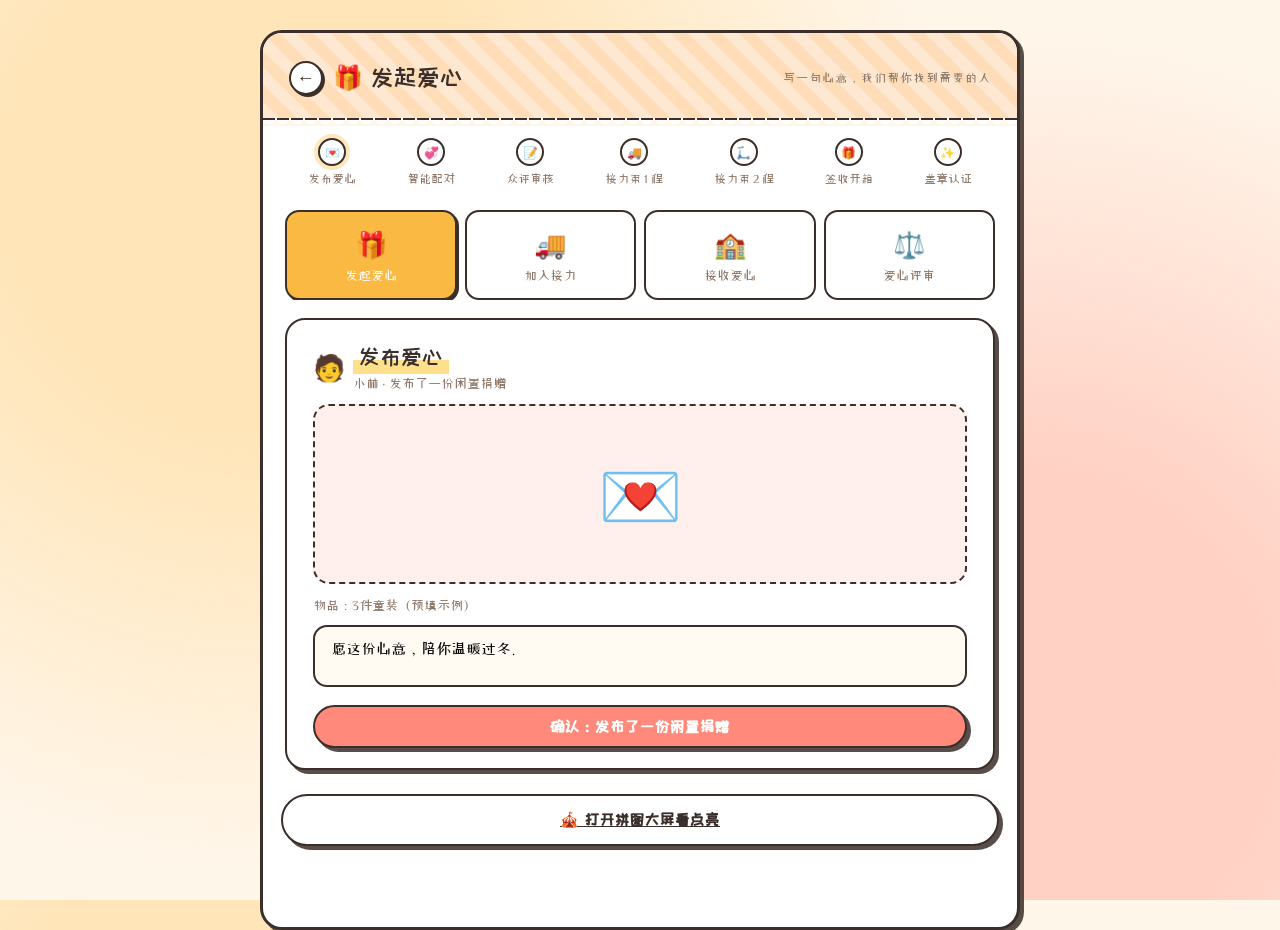
==== commit 0c2ce7be: "fix: 打卡照片跨页失效 + web 版点任务保持宽屏 ① 图片持久化 - 原来用 URL.createObjectURL 生成 blob:，跳到 story.html 后 URL 失效导致照片不显" ====
--- a/action.html
+++ b/action.html
@@ -5,11 +5,25 @@
 <meta name="viewport" content="width=device-width, initial-scale=1.0" />
 <title>角色操作台 · 爱心链</title>
 <link rel="stylesheet" href="css/style.css" />
+<script>
+  // 尽早决定视图模式：?view=web 或 UA 是桌面 → body 加 web-view 类
+  (function () {
+    const params = new URLSearchParams(location.search);
+    const forced = params.get('view');
+    const isMobileUA = /Android|iPhone|iPod|IEMobile|BlackBerry|Opera Mini/i.test(navigator.userAgent || '');
+    const wide = window.matchMedia && window.matchMedia('(min-width: 900px)').matches;
+    let mode = 'app';
+    if (forced === 'web') mode = 'web';
+    else if (forced === 'app') mode = 'app';
+    else if (!isMobileUA && wide) mode = 'web';
+    document.documentElement.dataset.view = mode;
+  })();
+</script>
 </head>
 <body>
   <div class="phone-shell">
     <div class="brand-bar">
-      <a class="back-link" href="app.html">←</a>
+      <a class="back-link" id="backLink" href="app.html">←</a>
       <span id="brandTitle">角色操作台</span>
       <span class="sub" id="brandSub">切换身份推进爱心链</span>
     </div>
@@ -24,13 +38,21 @@
     <div class="card" id="stageCard"></div>
 
     <div style="padding: 6px 18px 24px; text-align: center;">
-      <a class="btn btn-secondary" href="screen.html">🎪 打开拼图大屏看点亮</a>
+      <a class="btn btn-secondary" id="screenLink" href="screen.html">🎪 打开拼图大屏看点亮</a>
     </div>
   </div>
 
   <script src="data.js"></script>
   <script src="js/state.js"></script>
   <script>
+    // ?view=web → 返回 web.html；否则回 app.html
+    (function () {
+      const mode = document.documentElement.dataset.view;
+      if (mode === 'web') {
+        document.getElementById('backLink').setAttribute('href', 'web.html');
+        document.getElementById('screenLink').setAttribute('href', 'screen.html?view=web');
+      }
+    })();
     // 从 URL ?role=xxx 取当前身份，默认第一位 donor
     // 只把"能操作的角色"放进 Tab（watcher 只是围观，不进 action）
     const PLAYABLE_ROLES = ROLES.filter((r) => r.id !== 'watcher');
@@ -136,7 +158,7 @@
         `,
         collect: () => {
           const prev = document.getElementById('preview_leg1');
-          return { photo: prev && prev.style.display === 'block' ? prev.src : null };
+          return { photo: (prev && prev.dataset.persistSrc) || null };
         },
         onMount: () => bindPhoto('in_photo', 'preview_leg1', 'fileLabel_leg1'),
       }),
@@ -152,7 +174,7 @@
         `,
         collect: () => {
           const prev = document.getElementById('preview_leg2');
-          return { photo: prev && prev.style.display === 'block' ? prev.src : null };
+          return { photo: (prev && prev.dataset.persistSrc) || null };
         },
         onMount: () => bindPhoto('in_photo2', 'preview_leg2', 'fileLabel_leg2'),
       }),
@@ -170,7 +192,7 @@
           const prev = document.getElementById('preview_deliver');
           return {
             thanks: document.getElementById('in_thanks').value,
-            photo: prev && prev.style.display === 'block' ? prev.src : null,
+            photo: (prev && prev.dataset.persistSrc) || null,
           };
         },
         onMount: () => bindPhoto('in_deliverPhoto', 'preview_deliver', 'fileLabel_deliver'),
@@ -191,9 +213,35 @@
       input.addEventListener('change', () => {
         const file = input.files[0];
         if (!file) return;
-        preview.src = URL.createObjectURL(file);
-        preview.style.display = 'block';
-        label.style.display = 'none';
+        // 缩到 800px 内 → dataURL，能持久化跨页存到 localStorage
+        fileToCompressedDataURL(file, 800).then((dataUrl) => {
+          preview.src = dataUrl;
+          preview.dataset.persistSrc = dataUrl;
+          preview.style.display = 'block';
+          label.style.display = 'none';
+        });
+      });
+    }
+
+    /** 把图片压到 maxDim 以内的 JPEG dataURL，够小才能塞进 localStorage（~5MB 上限） */
+    function fileToCompressedDataURL(file, maxDim) {
+      return new Promise((resolve) => {
+        const reader = new FileReader();
+        reader.onload = () => {
+          const img = new Image();
+          img.onload = () => {
+            const scale = Math.min(1, maxDim / Math.max(img.width, img.height));
+            const w = Math.round(img.width * scale);
+            const h = Math.round(img.height * scale);
+            const canvas = document.createElement('canvas');
+            canvas.width = w; canvas.height = h;
+            canvas.getContext('2d').drawImage(img, 0, 0, w, h);
+            resolve(canvas.toDataURL('image/jpeg', 0.78));
+          };
+          img.onerror = () => resolve(reader.result);
+          img.src = reader.result;
+        };
+        reader.readAsDataURL(file);
       });
     }
 
--- a/css/style.css
+++ b/css/style.css
@@ -1420,3 +1420,62 @@
   cursor: pointer;
   font-size: 14px;
 }
+
+/* ============================================================
+ * data-view="web" → action.html / screen.html / story.html
+ *                   在桌面模式下拉宽 phone-shell、加桌面背景
+ * ============================================================ */
+html[data-view="web"] body {
+  background:
+    radial-gradient(circle at 20% 20%, #ffe5b8 0 20%, transparent 55%),
+    radial-gradient(circle at 80% 80%, #ffd1c4 0 20%, transparent 55%),
+    var(--paper);
+  padding: 30px 20px;
+  min-height: 100vh;
+}
+html[data-view="web"] .phone-shell {
+  max-width: 760px;
+  border: 3px solid var(--line);
+  border-radius: 22px;
+  box-shadow: var(--shadow-doodle);
+  background: #fff;
+  overflow: hidden;
+  border-left: 3px solid var(--line);
+  border-right: 3px solid var(--line);
+}
+html[data-view="web"] .phone-shell .brand-bar {
+  font-size: 24px;
+  padding: 26px 26px 22px;
+}
+html[data-view="web"] .stage-strip {
+  padding: 14px 22px 8px;
+}
+html[data-view="web"] .stage-strip .step { min-width: 62px; font-size: 12px; }
+html[data-view="web"] .stage-strip .step .dot { width: 28px; height: 28px; line-height: 24px; }
+html[data-view="web"] .role-tabs { padding: 10px 22px 0; gap: 8px; }
+html[data-view="web"] .role-tab { min-width: 100px; padding: 12px 8px; font-size: 13px; }
+html[data-view="web"] .role-tab .avatar { font-size: 26px; }
+html[data-view="web"] .card {
+  margin: 18px 22px;
+  padding: 20px 26px;
+}
+html[data-view="web"] .h-doodle { font-size: 22px; }
+html[data-view="web"] .stage-visual { height: 180px; font-size: 68px; }
+html[data-view="web"] .scan-line-wrap { height: 180px; }
+html[data-view="web"] .scan-line-wrap .frame { font-size: 64px; }
+html[data-view="web"] .photo-preview { height: 260px; }
+html[data-view="web"] textarea, html[data-view="web"] input[type="text"] {
+  font-size: 15px; padding: 14px 16px;
+}
+html[data-view="web"] .reviewer-grid {
+  grid-template-columns: repeat(10, 1fr);
+  gap: 6px 8px;
+}
+html[data-view="web"] .review-feed { max-height: 200px; }
+html[data-view="web"] .fab-post { display: none; }
+html[data-view="web"] .puzzle-grid {
+  grid-template-columns: repeat(3, 140px);
+  grid-template-rows: repeat(3, 140px);
+}
+html[data-view="web"] .puzzle-cell { font-size: 44px; }
+html[data-view="web"] .puzzle-cell .step-label { font-size: 12px; }
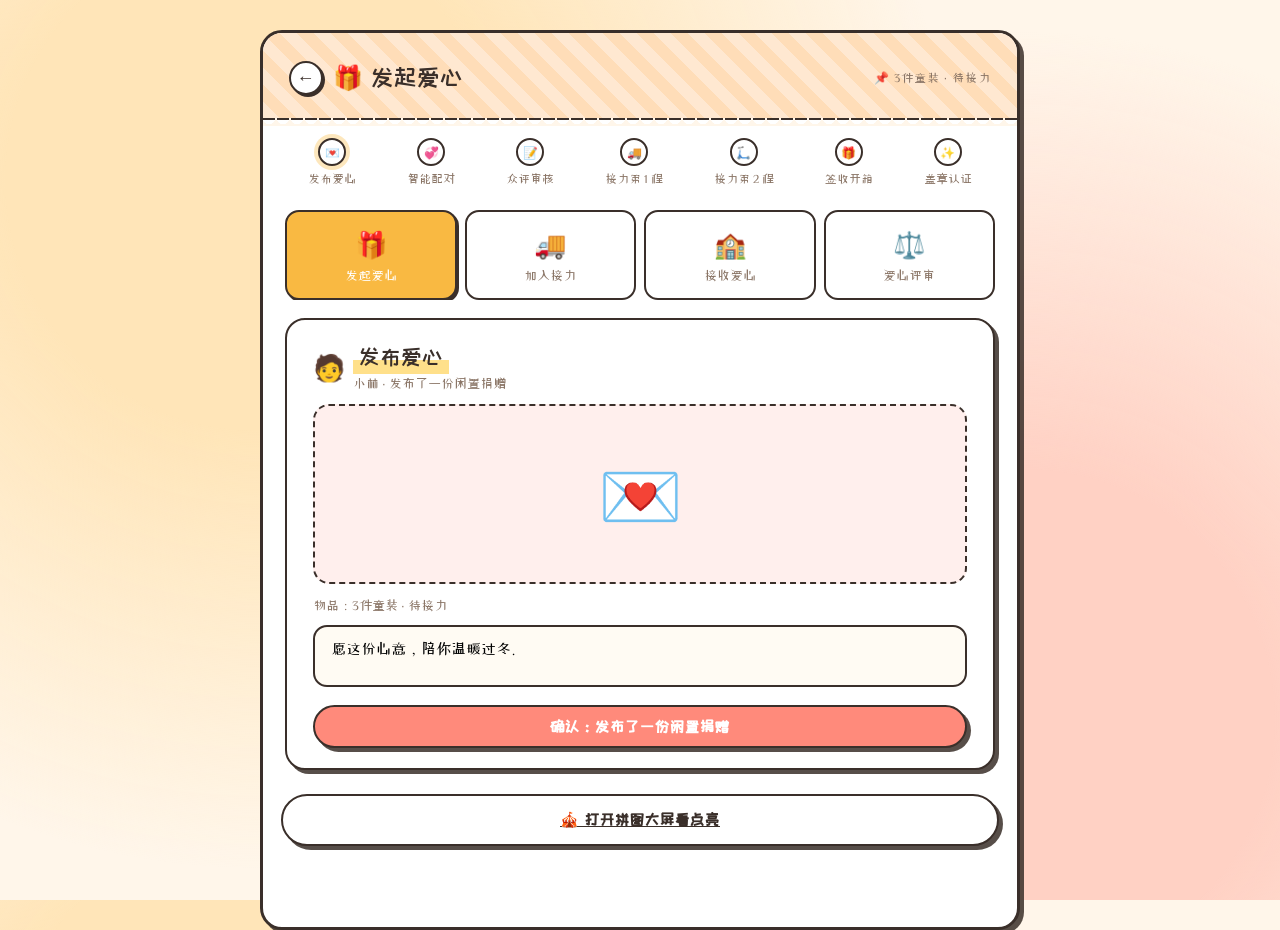
==== commit 69e7bfd9: "feat: 多任务进度隔离 — 点不同任务进入各自独立的爱心链 - state.js: ChainState / Reviews 增加 use(taskId)，按任务分 localStorage 容器" ====
--- a/action.html
+++ b/action.html
@@ -63,6 +63,27 @@
     }
     let activeRoleId = getInitialRole();
 
+    // ?task=xxx → 操作台绑定到对应任务自己的链条（进度互相独立）
+    const activeTaskId = new URLSearchParams(location.search).get('task') || 'T1';
+    const activeTask = findTaskById(activeTaskId) || findTaskById('T1');
+    ChainState.use(activeTask ? activeTask.id : 'T1');
+    Reviews.use(activeTask ? activeTask.id : 'T1');
+
+    // 保持 URL 参数在切角色/跳转时不丢
+    function keepParams(roleId) {
+      const p = new URLSearchParams(location.search);
+      p.set('role', roleId);
+      p.set('task', ChainState.taskId);
+      return '?' + p.toString();
+    }
+    // 大屏链接也带上任务
+    (function () {
+      const link = document.getElementById('screenLink');
+      const url = new URL(link.getAttribute('href'), location.href);
+      url.searchParams.set('task', ChainState.taskId);
+      link.setAttribute('href', url.pathname.split('/').pop() + url.search);
+    })();
+
     /** 顶部 7 步进度 */
     function renderStageStrip() {
       const stripEl = document.getElementById('stageStrip');
@@ -94,15 +115,17 @@
         `;
         tab.addEventListener('click', () => {
           activeRoleId = role.id;
-          history.replaceState(null, '', `?role=${role.id}`);
+          history.replaceState(null, '', keepParams(role.id));
           render();
         });
         tabsEl.appendChild(tab);
       });
-      // 更新品牌栏
+      // 更新品牌栏：角色 + 当前任务名
       const role = ROLES.find((r) => r.id === activeRoleId);
       document.getElementById('brandTitle').textContent = `${role.emoji} ${role.name}`;
-      document.getElementById('brandSub').textContent = role.hint;
+      document.getElementById('brandSub').textContent = activeTask
+        ? `📌 ${activeTask.title}`
+        : role.hint;
     }
 
     /** 主操作卡片
@@ -114,7 +137,7 @@
       posted: (stage) => ({
         visual: `<div class="stage-visual" style="--stage-color:${stage.color}22">${stage.emoji}</div>`,
         form: `
-          <div class="muted" style="margin-bottom:8px;">物品：3件童装（预填示例）</div>
+          <div class="muted" style="margin-bottom:8px;">物品：${activeTask ? activeTask.title : '3件童装（预填示例）'}</div>
           <textarea id="in_message" rows="2" placeholder="${stage.prompt}">愿这份心意，陪你温暖过冬。</textarea>
         `,
         collect: () => ({ message: document.getElementById('in_message').value }),
@@ -346,7 +369,7 @@
             <div style="font-size:44px;">🏅</div>
             <div class="h-doodle" style="font-size:22px;">爱心链已完整点亮</div>
             <p class="muted" style="margin-top:10px;">全流程 7 步都留下了大家的印记。</p>
-            <a class="btn btn-warm" href="story.html" style="margin-top:10px;">🎬 查看暖心故事 &amp; 海报</a>
+            <a class="btn btn-warm" href="story.html?task=${ChainState.taskId}${document.documentElement.dataset.view === 'web' ? '&view=web' : ''}" style="margin-top:10px;">🎬 查看暖心故事 &amp; 海报</a>
           </div>
         `;
         return;
--- a/css/style.css
+++ b/css/style.css
@@ -919,16 +919,17 @@
   background: linear-gradient(120deg, #fff7e0, #fff);
 }
 .task-cardlet.hero .t-title { font-size: 16px; }
-.task-cardlet.hero .lifecycle-mini {
+.task-cardlet .lifecycle-mini {
   display: flex; gap: 3px; margin-top: 6px;
 }
-.task-cardlet.hero .lifecycle-mini span {
+.task-cardlet .lifecycle-mini span {
   width: 14px; height: 14px; border-radius: 50%;
   border: 1.5px solid var(--line);
   background: #fff;
   font-size: 9px; text-align: center; line-height: 11px;
-}
-.task-cardlet.hero .lifecycle-mini span.done { background: var(--accent-2); }
+  color: var(--ink-muted);
+}
+.task-cardlet .lifecycle-mini span.done { background: var(--accent-2); color: #fff; }
 
 /* 浮动"+"按钮 = 发布任务 FAB */
 .fab-post {
